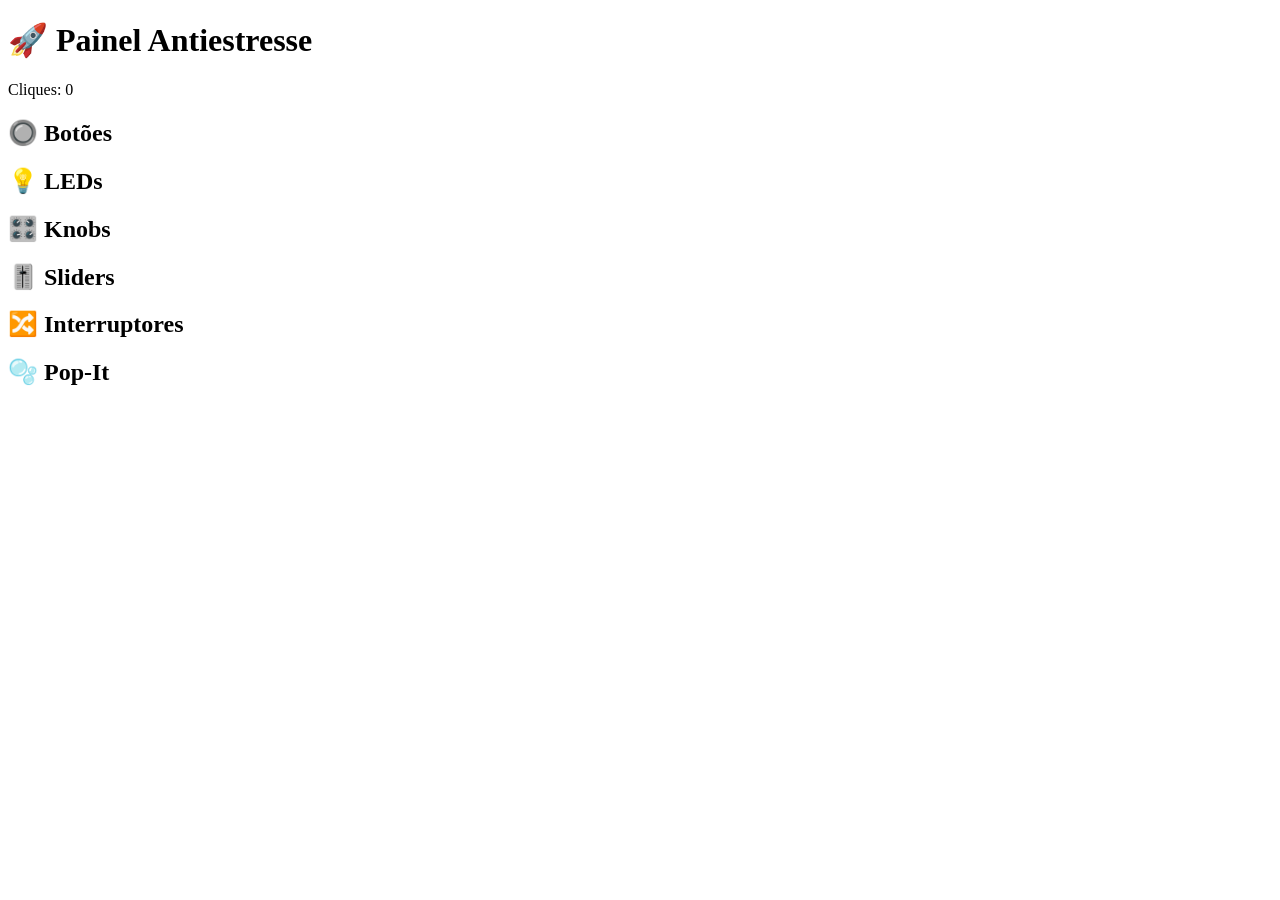
==== índex.html @ aeeedd9f "Index.html" ====
<!DOCTYPE html>
<html lang="pt-BR">
<head>
  <meta charset="UTF-8">
  <meta name="viewport" content="width=device-width, initial-scale=1.0">
  <title>Painel Antiestresse</title>

  <link rel="stylesheet" href="style.css">
</head>

<body>

<div class="topbar">
    <h1>🚀 Painel Antiestresse</h1>

    <div class="status">
        Cliques:
        <span id="clicks">0</span>
    </div>
</div>

<section class="panel">

    <h2>🔘 Botões</h2>
    <div id="buttons" class="grid"></div>

    <h2>💡 LEDs</h2>
    <div id="leds" class="grid"></div>

    <h2>🎛️ Knobs</h2>
    <div id="knobs" class="grid"></div>

    <h2>🎚️ Sliders</h2>
    <div id="sliders" class="grid"></div>

    <h2>🔀 Interruptores</h2>
    <div id="switches" class="grid"></div>

    <h2>🫧 Pop-It</h2>
    <div id="popit" class="popit"></div>

</section>

<script src="script.js"></script>

</body>
</html>
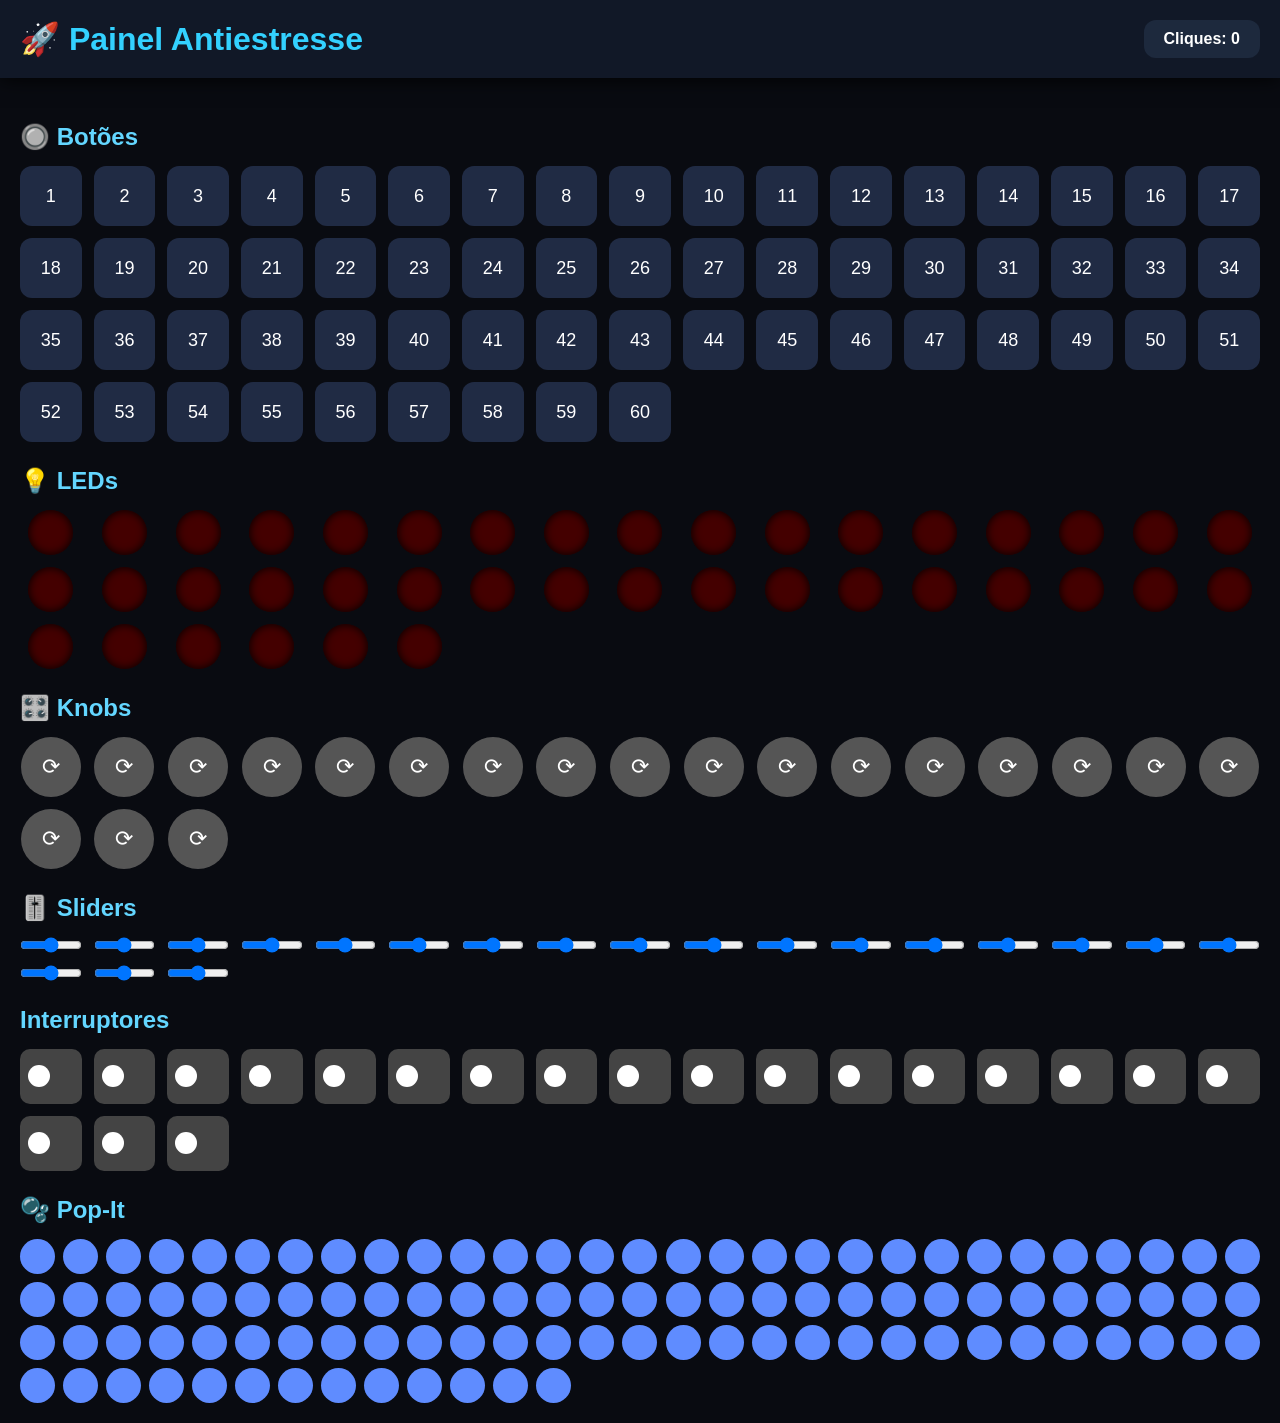
==== commit dae7771a: "Atualizar o índex.html" ====
--- a/índex.html
+++ b/índex.html
@@ -33,7 +33,7 @@
     <h2>🎚️ Sliders</h2>
     <div id="sliders" class="grid"></div>
 
-    <h2>🔀 Interruptores</h2>
+    <h2> Interruptores</h2>
     <div id="switches" class="grid"></div>
 
     <h2>🫧 Pop-It</h2>
--- a/style.css
+++ b/style.css
@@ -0,0 +1,151 @@
+*{
+    margin:0;
+    padding:0;
+    box-sizing:border-box;
+}
+
+body{
+    background:#090b11;
+    color:white;
+    font-family:Arial,Helvetica,sans-serif;
+}
+
+.topbar{
+    position:sticky;
+    top:0;
+    background:#111827;
+    padding:20px;
+    display:flex;
+    justify-content:space-between;
+    align-items:center;
+    box-shadow:0 0 20px #000;
+    z-index:100;
+}
+
+.topbar h1{
+    color:#33d1ff;
+}
+
+.status{
+    background:#1d293d;
+    padding:10px 20px;
+    border-radius:12px;
+    font-weight:bold;
+}
+
+.panel{
+    padding:20px;
+}
+
+h2{
+    margin:25px 0 15px;
+    color:#63d6ff;
+}
+
+.grid{
+    display:grid;
+    grid-template-columns:repeat(auto-fill,minmax(60px,1fr));
+    gap:12px;
+}
+
+button{
+    height:60px;
+    border:none;
+    border-radius:12px;
+    background:#202b44;
+    color:white;
+    font-size:18px;
+    cursor:pointer;
+    transition:.15s;
+}
+
+button:hover{
+    transform:scale(1.08);
+}
+
+button:active{
+    transform:scale(.92);
+}
+
+.led{
+    width:45px;
+    height:45px;
+    border-radius:50%;
+    margin:auto;
+    background:#400;
+    cursor:pointer;
+    transition:.2s;
+    box-shadow:0 0 10px #000 inset;
+}
+
+.led.on{
+    background:#00ff6a;
+    box-shadow:0 0 20px #00ff6a;
+}
+
+.knob{
+    width:60px;
+    height:60px;
+    margin:auto;
+    border-radius:50%;
+    background:#555;
+    display:flex;
+    align-items:center;
+    justify-content:center;
+    cursor:pointer;
+    user-select:none;
+    transition:.2s;
+    font-size:22px;
+}
+
+input[type=range]{
+    width:100%;
+}
+
+.switch{
+    height:55px;
+    border-radius:10px;
+    background:#444;
+    cursor:pointer;
+    position:relative;
+}
+
+.switch::after{
+    content:"";
+    position:absolute;
+    width:22px;
+    height:22px;
+    background:white;
+    border-radius:50%;
+    left:8px;
+    top:16px;
+    transition:.2s;
+}
+
+.switch.on{
+    background:#2196f3;
+}
+
+.switch.on::after{
+    left:35px;
+}
+
+.popit{
+    display:grid;
+    grid-template-columns:repeat(auto-fill,minmax(35px,1fr));
+    gap:8px;
+}
+
+.bubble{
+    width:35px;
+    height:35px;
+    border-radius:50%;
+    background:#5f8cff;
+    cursor:pointer;
+    transition:.1s;
+}
+
+.bubble.pop{
+    transform:scale(.8);
+    background:#23304b;
+}
